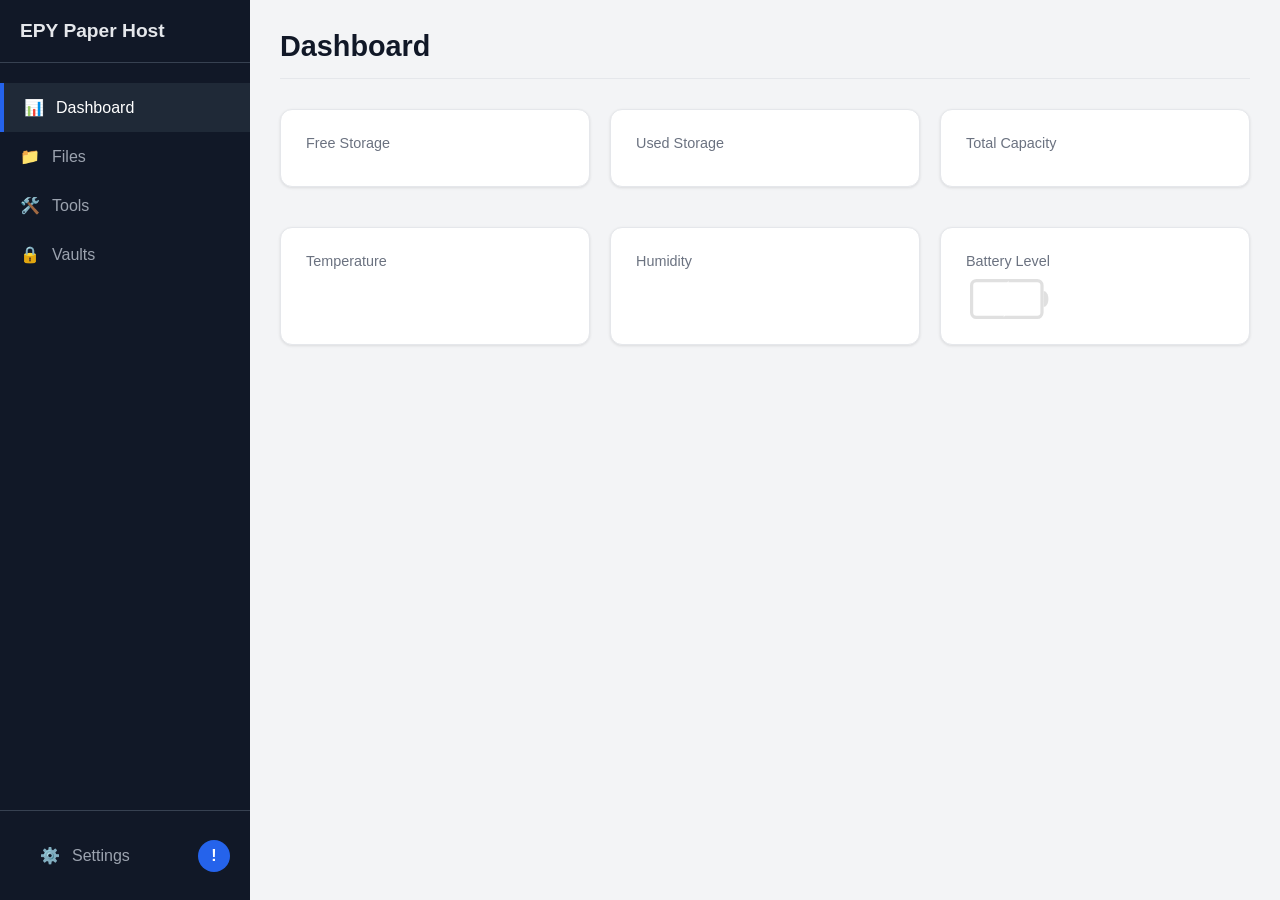
==== data/sys/index.html @ 73dcd187 "feat: initialize epy-paper-host project with ESP32 firmware, web-based management tools, and build c" ====
<!DOCTYPE html>
<html lang="en">

<head>
    <meta charset="UTF-8">
    <meta name="viewport" content="width=device-width, initial-scale=1.0">
    <title>EPY Paper Host</title>
    <link rel="stylesheet" href="css/main.css">
    <link rel="stylesheet" href="css/battery.css">
    <link rel="stylesheet" href="css/files.css">
    <link rel="stylesheet" href="css/tools.css">
    <link rel="stylesheet" href="css/vaults.css">
    <style>
        .header-actions {
            display: flex;
            gap: 10px;
        }

        .btn-hidden {
            display: none !important;
        }

        input[type="checkbox"].folder-check {
            width: 20px;
            height: 20px;
            cursor: pointer;
            margin-left: 10px;
        }
    </style>
</head>

<body>

    <aside class="sidebar">
        <div class="brand">
            <h2>EPY Paper Host</h2>
        </div>
        <nav class="nav">
            <button class="nav-btn active" data-target="dashboard">
                <span class="icon">📊</span> Dashboard
            </button>
            <button class="nav-btn" data-target="filemanager" id="btn-files">
                <span class="icon">📁</span> Files
            </button>
            <button class="nav-btn" data-target="tools">
                <span class="icon">🛠️</span> Tools
            </button>
            <button class="nav-btn" data-target="vaults">
                <span class="icon">🔒</span> Vaults
            </button>
        </nav>

        <div class="sidebar-footer">
            <button class="nav-btn" id="btn-settings">
                <span class="icon">⚙️</span> Settings
            </button>
            <div class="version-info" id="btn-version">
                <span class="icon-badge">!</span>
            </div>
        </div>
    </aside>

    <main class="content">

        <section id="dashboard" class="view active">
            <header>
                <h1>Dashboard</h1>
            </header>
            <div class="stats-grid">
                <div class="card">
                    <h3>Free Storage</h3>
                    <p class="stat-value free-storage"></p>
                </div>
                <div class="card">
                    <h3>Used Storage</h3>
                    <p class="stat-value used-storage"></p>
                </div>
                <div class="card">
                    <h3>Total Capacity</h3>
                    <p class="stat-value total-capacity"></p>
                </div>
            </div>
            <div class="stats-grid">
                <div class="card">
                    <h3>Temperature</h3>
                    <p class="stat-value temperature"></p>
                </div>
                <div class="card">
                    <h3>Humidity</h3>
                    <p class="stat-value humidity"></p>
                </div>
                <div class="card">
                    <h3>Battery Level</h3>
                    <p class="stat-value battery-level"></p>
                    <svg class="charging-icon" xmlns="http://www.w3.org/2000/svg" viewBox="0 0 100 50">
                        <rect class="battery-fill" x="5" y="5" width="0" height="40" rx="2" ry="2" />
                        <g class="battery-shell">
                            <rect x="2" y="2" width="88" height="46" rx="6" ry="6" />
                            <path d="M92,15 v20 c3,0 6,-4 6,-10 c0,-6 -3,-10 -6,-10 z" fill="var(--battery-outline)"
                                stroke="none" />
                        </g>
                        <path class="battery-bolt" d="M48 2 L36 26 L46 26 L42 48 L58 22 L48 22 Z" />
                    </svg>
                </div>
            </div>
        </section>

        <section id="filemanager" class="view">
            <header class="flex-header">
                <h1>File Explorer</h1>
                <div class="header-actions">
                    <button class="btn btn-primary btn-hidden" id="btn-new-folder">➕ New Folder</button>
                    <button class="btn btn-primary btn-hidden" id="btn-upload">⬆ Upload File</button>
                    <button class="btn btn-danger btn-hidden" id="btn-delete-folder">🗑️ Delete Folder(s)</button>
                    <button class="btn" id="btn-refresh">🔄 Refresh</button>
                </div>
            </header>

            <div id="upload-area" class="upload-area hidden">
                <div class="progress-bar">
                    <div class="progress-fill" id="progress-fill"></div>
                </div>
                <span id="upload-status">Uploading...</span>
            </div>

            <input type="file" id="file-input" hidden multiple>

            <div id="file-tree" class="file-tree">
                <div class="loading">Loading files...</div>
            </div>
        </section>

        <section id="tools" class="view">
            <header>
                <h1>Tools & Utilities</h1>
            </header>
        </section>

        <section id="vaults" class="view">
            <header>
                <h1>Secure Vaults</h1>
            </header>
            <div id="vaults-container">
            </div>
        </section>

    </main>

    <div id="version-overlay" class="overlay hidden">
        <div class="modal">
            <h3>System Info</h3>
            <p><strong>Firmware Version:</strong> <span id="fw-version" class="firmware">%FIRMWARE%</span></p>
            <div class="modal-actions" style="margin-top: 20px;">
                <button class="btn btn-danger" id="btn-overlay-reboot">Reboot</button>
                <button class="btn"
                    onclick="document.getElementById('version-overlay').classList.add('hidden')">Close</button>
            </div>
        </div>
    </div>

    <div id="settings-overlay" class="overlay hidden">
        <div class="modal" style="width: 380px;">
            <h3>Device Settings</h3>
            <div class="modal-form">
                <div class="form-group checkbox-group" style="margin-bottom: 20px;">
                    <input type="checkbox" id="setting-eco">
                    <label for="setting-eco">Enable Eco Mode (vs Constant Mode)</label>
                </div>
                <div class="form-group checkbox-group" style="margin-bottom: 20px;">
                    <input type="checkbox" id="setting-battery">
                    <label for="setting-battery" title="change requires rebooting device to take effect">Battery
                        Attached</label>
                </div>
                <div class="form-group">
                    <label for="setting-interval">Screen Rotation Interval</label>
                    <select id="setting-interval">
                        <option value="1">1 min</option>
                        <option value="2">2 mins</option>
                        <option value="3">3 mins</option>
                        <option value="5">5 mins</option>
                        <option value="10">10 mins</option>
                        <option value="30">30 mins</option>
                        <option value="60">1 hour</option>
                    </select>
                </div>
                <div class="form-group">
                    <label for="setting-screen">Default Screen</label>
                    <select id="setting-screen">
                        <option>Loading...</option>
                    </select>
                </div>
            </div>
            <div class="modal-actions">
                <button class="btn" id="btn-settings-cancel">Cancel</button>
                <button class="btn btn-primary" id="btn-settings-save">Save</button>
            </div>
        </div>
    </div>

    <div id="confirm-overlay" class="overlay hidden">
        <div class="modal">
            <h3>Confirmation</h3>
            <p id="confirm-msg">Are you sure?</p>
            <div class="modal-actions">
                <button class="btn" id="btn-modal-cancel">Cancel</button>
                <button class="btn btn-danger" id="btn-modal-confirm">Confirm</button>
            </div>
        </div>
    </div>

    <script src="js/main.js"></script>
    <script src="js/files.js"></script>
    <script src="js/tools.js"></script>
    <script src="js/vaults.js"></script>
</body>

</html>
---- data/sys/css/main.css ----
:root {
    --primary: #2563eb;
    --primary-hover: #1d4ed8;
    --danger: #dc2626;
    --bg: #f3f4f6;
    --sidebar-bg: #111827;
    --sidebar-text: #e5e7eb;
    --card-bg: #ffffff;
    --text: #1f2937;
    --border: #e5e7eb;
    --battery-outline: #e0e0e0;
    --charging-color: #00e676; 
    --bolt-color: #ffffff;
}

* { box-sizing: border-box; margin: 0; padding: 0; }

body {
    font-family: -apple-system, BlinkMacSystemFont, "Segoe UI", Roboto, Helvetica, Arial, sans-serif;
    background-color: var(--bg);
    color: var(--text);
    display: flex;
    height: 100vh;
    height: 100dvh; 
    overflow: hidden; 
}

/* Sidebar */
.sidebar {
    width: 250px;
    background-color: var(--sidebar-bg);
    color: var(--sidebar-text);
    display: flex;
    flex-direction: column;
    flex-shrink: 0;
}

.brand { padding: 20px; border-bottom: 1px solid #374151; }
.brand h2 { font-size: 1.2rem; margin: 0; }

.nav { flex-grow: 1; padding: 20px 0; }

.nav-btn {
    width: 100%;
    background: none;
    border: none;
    color: #9ca3af;
    padding: 15px 20px;
    text-align: left;
    cursor: pointer;
    display: flex;
    align-items: center;
    gap: 12px;
    font-size: 16px;
    transition: all 0.2s;
}

.nav-btn:hover, .nav-btn.active { background-color: #1f2937; color: white; border-left: 4px solid var(--primary); }
.nav-btn.danger:hover { background-color: #450a0a; color: #fca5a5; border-left: 4px solid var(--danger); }

.sidebar-footer {
    padding: 20px;
    border-top: 1px solid #374151;
    display: flex;
    justify-content: space-between;
    align-items: center;
}

.icon-badge {
    background: var(--primary);
    color: white;
    width: 32px;
    height: 32px;
    border-radius: 50%;
    display: flex;
    align-items: center;
    justify-content: center;
    font-weight: bold;
    cursor: pointer;
    transition: transform 0.2s;
}
.icon-badge:hover { transform: scale(1.1); }

/* Main Content */
.content {
    flex-grow: 1;
    overflow-y: auto; 
    padding: 30px;
}

.view { display: none; animation: fadein 0.3s; }
.view.active { display: block; }

@keyframes fadein { from { opacity: 0; } to { opacity: 1; } }

header { margin-bottom: 30px; border-bottom: 1px solid var(--border); padding-bottom: 15px; }
header h1 { font-size: 1.8rem; color: #111827; }

.flex-header { display: flex; justify-content: space-between; align-items: center; }
.header-actions { display: flex; gap: 10px; }

/* Dashboard Cards */
.stats-grid {
    display: grid;
    grid-template-columns: repeat(auto-fit, minmax(250px, 1fr));
    gap: 20px;
    margin-bottom: 40px;
}

.card {
    background: var(--card-bg);
    padding: 25px;
    border-radius: 12px;
    box-shadow: 0 1px 3px rgba(0,0,0,0.1);
    border: 1px solid var(--border);
}

.card h3 { font-size: 0.9rem; color: #6b7280; margin-bottom: 10px; font-weight: 500; }
.stat-value { font-size: 2rem; font-weight: 700; color: var(--primary); }
.stat-value.battery-level { display: inline-flex; align-items: center; gap: 8px; vertical-align: middle; }

/* General Buttons */
.btn {
    padding: 8px 14px;
    border-radius: 6px;
    border: 1px solid var(--border);
    cursor: pointer;
    font-size: 0.9rem;
    background: white;
    color: var(--text);
    transition: background 0.1s;
}
.btn:hover { background: #f9fafb; border-color: #d1d5db; }
.btn-hidden { display: none !important; }

.btn-primary { background: var(--primary); color: white; border: none; }
.btn-primary:hover { background: var(--primary-hover); }

.btn-danger { background: #fee2e2; color: #dc2626; border-color: #fecaca; }
.btn-danger:hover { background: #fecaca; }

/* Modal & Overlay */
.overlay {
    position: fixed; top: 0; left: 0; width: 100%; height: 100%;
    background: rgba(0,0,0,0.5);
    display: flex; align-items: center; justify-content: center;
    z-index: 1000;
    backdrop-filter: blur(2px);
}
.modal { background: white; padding: 30px; border-radius: 12px; width: 90%; max-width: 350px; box-shadow: 0 10px 15px -3px rgba(0, 0, 0, 0.1); }
.modal h3 { margin-bottom: 15px; font-size: 1.25rem; }
.modal p { margin-bottom: 20px; color: #4b5563; }
.modal-actions { display: flex; gap: 10px; justify-content: flex-end; }
.modal-actions .btn { flex: 1; }
.hidden { display: none !important; }

/* Global Form Group Styles (For Settings/Modals) */
.modal-form .form-group { margin-bottom: 15px; }
.modal-form label { display: block; margin-bottom: 5px; font-weight: 500; font-size: 0.9rem; color: #374151; }
.modal-form select { 
    width: 100%; 
    padding: 8px 12px; 
    border: 1px solid #d1d5db; 
    border-radius: 6px; 
    font-size: 0.95rem; 
    box-sizing: border-box; 
    background-color: #fff;
}
.modal-form select:focus { outline: none; border-color: var(--primary); box-shadow: 0 0 0 2px rgba(37, 99, 235, 0.2); }
.modal-form .checkbox-group { display: flex; align-items: center; gap: 8px; }
.modal-form .checkbox-group input { width: 18px; height: 18px; margin: 0; cursor: pointer; }
.modal-form .checkbox-group label { margin: 0; cursor: pointer; }

/* Mobile */
@media (max-width: 768px) {
    body { 
        flex-direction: column; 
    }

    .sidebar { 
        width: 100%; 
        height: auto; 
        flex-direction: row; 
        align-items: center; 
        overflow-x: auto; 
        padding: 10px;
        flex-shrink: 0;
        border-bottom: 1px solid #374151; 
    }

    .brand { border: none; padding: 10px; }
    .nav { display: flex; padding: 0; }
    .nav-btn { 
        width: auto; 
        white-space: nowrap; 
        border: none; 
        padding: 8px 12px; 
        font-size: 14px; 
    }

    .sidebar-footer { padding: 5px; border: none; gap: 5px; }
    .sidebar-footer .nav-btn span:last-child { display: none; } 

    .content { 
        padding: 15px;
        padding-bottom: 80px; 
    }
}
---- data/sys/css/battery.css ----
/* --- The SVG container sizing --- */
.charging-icon {
    width: 80px; /* Change size here */
    height: auto;
    display: inline-block; /* allow inline placement next to .battery-level */
    vertical-align: middle;
}

.charging-icon.not-charging{
    display: none;
}

/* --- 1. The Battery Outline & Terminal Style --- */
.battery-shell {
    fill: none;
    stroke: var(--battery-outline);
    stroke-width: 4;
    stroke-linecap: round;
    stroke-linejoin: round;
}

/* --- 2. The Filling Animation --- */
.battery-fill {
    fill: var(--charging-color);
    /* Start with width 0 */
    width: 0; 
    /* The animation definition */
    animation: chargeFill 3s infinite linear;
    /* Ensure it fills from the left */
    transform-origin: left;
}

@keyframes chargeFill {
    0% {
        width: 0%;
        opacity: 1;
    }
    80% {
        /* Pause briefly at full */
        width: 82px; /* Matches the max width of the inner area in SVG */
        opacity: 1;
    }
    95% {
        width: 82px;
        opacity: 0; /* Fade out just before restarting */
    }
    100% {
        width: 0%;
        opacity: 0;
    }
}

/* --- 3. The Lightning Bolt Animation --- */
.battery-bolt {
    fill: var(--bolt-color);
    /*Center the transform origin for scaling */
    transform-origin: 45% 50%; 
    animation: boltPulse 1.5s infinite ease-in-out;
}

@keyframes boltPulse {
    0%, 100% {
        transform: scale(0.8);
        opacity: 0.3;
    }
    50% {
        transform: scale(1.1);
        opacity: 1;
        /* Optional: Add a subtle glow effect */
        filter: drop-shadow(0 0 3px var(--charging-color));
    }
}
---- data/sys/css/files.css ----
/* Tree View Styles */
.file-tree {
    background: var(--card-bg, #ffffff);
    border-radius: 12px;
    box-shadow: 0 1px 3px rgba(0,0,0,0.1);
    padding: 10px;
    border: 1px solid var(--border, #e5e7eb);
    margin-top: 15px;
}

.tree-node {
    margin-bottom: 2px;
}

.tree-header {
    display: flex;
    align-items: center;
    padding: 6px 8px;
    cursor: pointer;
    border-radius: 4px;
    transition: background 0.1s;
}
.tree-header:hover { background-color: #f3f4f6; }

.tree-children {
    border-left: 1px solid #e5e7eb;
    margin-left: 18px; /* Indent guide line */
}

/* Toggle arrow (▶ / ▼) */
.toggle-icon {
    display: inline-block;
    width: 20px;
    text-align: center;
    font-size: 0.75rem;
    color: #9ca3af;
    margin-right: 4px;
    transition: transform 0.2s;
}
.toggle-icon.open { transform: rotate(0deg); color: var(--primary, #2563eb); }

/* Filenames */
.node-label { 
    flex-grow: 1; 
    white-space: nowrap; 
    overflow: hidden; 
    text-overflow: ellipsis; 
    font-size: 0.95rem; 
    padding-right: 10px;
}

/* Controls Area (Right side) */
.node-controls {
    display: flex;
    align-items: center;
    gap: 8px;
}

.file-size { 
    font-size: 0.8rem; 
    color: #6b7280; 
    margin-right: 5px; 
    min-width: 60px; 
    text-align: right; 
}

.folder-check { 
    width: 18px; 
    height: 18px; 
    cursor: pointer; 
}

/* Action Buttons (Mini) */
.btn-icon {
    background: none;
    border: 1px solid var(--border, #e5e7eb);
    border-radius: 4px;
    cursor: pointer;
    padding: 4px 6px;
    font-size: 0.8rem;
    color: #4b5563;
    display: inline-flex;
    align-items: center;
    justify-content: center;
    min-width: 28px;
}

.btn-icon:hover { 
    background: #f3f4f6; 
    color: var(--primary, #2563eb); 
}

.btn-icon.danger:hover { 
    background: #fee2e2; 
    color: #dc2626; 
    border-color: #fca5a5; 
}

.copy-btn {
    font-size: 0.85rem;
}

/* --- Upload Overlay Specifics --- */
.upload-tabs {
    display: flex;
    border-bottom: 1px solid #e5e7eb;
    margin-bottom: 20px;
    gap: 10px;
}

.tab-btn {
    background: none;
    border: none;
    padding: 10px 15px;
    cursor: pointer;
    font-weight: 500;
    color: #6b7280;
    border-bottom: 2px solid transparent;
}

.tab-btn:hover { color: #374151; }

.tab-btn.active {
    color: var(--primary, #2563eb);
    border-bottom-color: var(--primary, #2563eb);
}

.tab-content {
    animation: fadein 0.2s;
}

#paste-content {
    width: 100%;
    min-height: 150px;
    border: 1px solid #d1d5db;
    border-radius: 6px;
    padding: 10px;
    font-family: monospace;
    font-size: 0.9rem;
    resize: vertical;
}

#paste-filename {
    width: 100%;
    padding: 8px 12px;
    border: 1px solid #d1d5db;
    border-radius: 6px;
}

.upload-msg {
    margin: 15px 0;
    font-size: 0.9rem;
    color: #6b7280;
    min-height: 1.2em;
}

.upload-msg.error {
    color: #dc2626;
}

.file-drop-area {
    border: 2px dashed #d1d5db;
    padding: 30px;
    min-height: 200px; /* Taller drop off */
    display: flex;
    flex-direction: column;
    align-items: center;
    justify-content: center;
    border-radius: 8px;
    margin-bottom: 10px;
    background: #f9fafb;
    transition: all 0.2s;
    position: relative;
}

.file-drop-area.highlight {
    border-color: var(--primary, #2563eb);
    background: #eff6ff;
    transform: scale(1.02);
}

/* Specific Style for Download Button in Overlay */
.btn-download {
    flex-grow: 1; 
    display: flex; 
    justify-content: center; 
    gap: 8px; 
    align-items: center;
    background-color: #f3f4f6;
    border-color: #d1d5db;
}
.btn-download:hover {
    background-color: #e5e7eb;
}

/* Loading/Error States */
.loading {
    padding: 20px;
    color: #6b7280;
    text-align: center;
    font-style: italic;
}

.drop-msg {
    text-align: center;
    color: #6b7280;
    margin-bottom: 15px;
    pointer-events: none; /* Let clicks pass through to input */
}

/* Style the file input to look like a button or cover area */
#overlay-file-input {
    padding: 10px;
    background: white;
    border: 1px solid #e5e7eb;
    border-radius: 6px;
    cursor: pointer;
}

.file-list-preview {
    margin-top: 15px;
    font-size: 0.9rem;
    color: #374151;
}

/* Progress List Container (Scrollable if many files) */
.upload-progress-container {
    max-height: 150px;
    overflow-y: auto;
    margin-top: 10px;
    margin-bottom: 15px;
    border-top: 1px solid #e5e7eb;
    padding-top: 10px;
}

/* Individual Progress Item */
.upload-progress-item {
    margin-bottom: 8px;
    font-size: 0.85rem;
}

.progress-label {
    display: flex;
    justify-content: space-between;
    margin-bottom: 3px;
    color: #4b5563;
}

.progress-label .fname {
    white-space: nowrap;
    overflow: hidden;
    text-overflow: ellipsis;
    max-width: 80%;
}

.progress-bar-sm {
    height: 6px;
    background: #e2e8f0;
    border-radius: 3px;
    overflow: hidden;
}

.progress-fill-sm {
    height: 100%;
    background: var(--primary, #2563eb);
    width: 0%;
    transition: width 0.1s linear;
}
---- data/sys/css/tools.css ----
/* Tools Grid Layout */
.tools-grid {
    display: grid;
    grid-template-columns: repeat(auto-fit, minmax(240px, 1fr));
    gap: 20px;
    padding: 10px 0;
}

/* Stats Container (Flex wrapper for stats & toggle) */
.tool-stats-container {
    display: flex;
    justify-content: space-between;
    align-items: center;
    margin-top: -15px;
    margin-bottom: 20px;
    flex-wrap: wrap; /* Helps on smaller screens */
    gap: 15px;
}

/* Stats Typography */
.tool-stats {
    font-size: 0.85rem;
    color: #6b7280;
    display: flex;
    gap: 15px;
}

.stat-item strong {
    color: #374151;
    font-weight: 600;
}

/* Toggle Switch Styling */
.tool-filter {
    display: flex;
    align-items: center;
}

.toggle-label {
    display: flex;
    align-items: center;
    gap: 8px;
    cursor: pointer;
    font-size: 0.9rem;
    color: #4b5563;
    user-select: none;
}
.toggle-label input[type="checkbox"] {
    cursor: pointer;
    width: 16px;
    height: 16px;
}

/* Tool Card Styling */
.tool-card {
    display: flex;
    align-items: center;
    gap: 15px;
    background: var(--card-bg, #ffffff);
    padding: 20px;
    border-radius: 12px;
    text-decoration: none;
    color: var(--text, #1f2937);
    border: 1px solid var(--border, #e5e7eb);
    transition: transform 0.2s, box-shadow 0.2s, border-color 0.2s;
    box-shadow: 0 1px 3px rgba(0,0,0,0.05);
    position: relative; 
    overflow: visible; 
}

.tool-card:hover {
    transform: translateY(-3px);
    box-shadow: 0 4px 6px rgba(0,0,0,0.1);
    border-color: var(--primary, #2563eb);
}

/* EPY App Specific Styling */
.tool-card.epy {
    background-color: #dcfce7;
    border-color: #86efac;
}

.tool-card.epy:hover {
    border-color: #16a34a; 
}

/* EPY Badge (Top Left) */
.epy-badge {
    position: absolute;
    top: -1px; 
    left: -1px;
    background: #16a34a;
    color: white;
    font-size: 0.65rem;
    font-weight: bold;
    padding: 2px 8px;
    border-bottom-right-radius: 8px;
    border-top-left-radius: 12px; 
    z-index: 5;
    box-shadow: 1px 1px 2px rgba(0,0,0,0.1);
}

/* Icon & Text */
.tool-icon {
    font-size: 28px;
    display: flex;
    align-items: center;
    justify-content: center;
    width: 40px;
    height: 40px;
    background: rgba(255,255,255,0.6);
    border-radius: 8px;
    flex-shrink: 0;
}

.tool-info {
    display: flex;
    flex-direction: column;
}

.tool-info strong {
    font-size: 1rem;
    margin-bottom: 2px;
}

.tool-info small {
    color: #6b7280;
    font-size: 0.85rem;
    line-height: 1.2;
}

/* Edit Mode Styles */
.tool-card.editable {
    cursor: pointer;
    border-style: dashed;
    border-color: #94a3b8;
}

/* Delete Button (Top Right) */
.delete-btn {
    position: absolute;
    top: -10px;
    right: -10px;
    width: 26px;
    height: 26px;
    background: #ef4444;
    color: white;
    border-radius: 50%;
    display: flex;
    align-items: center;
    justify-content: center;
    font-weight: bold;
    font-size: 14px;
    cursor: pointer;
    box-shadow: 0 2px 4px rgba(0,0,0,0.2);
    z-index: 10;
    transition: transform 0.2s;
    border: 2px solid white; 
}

.delete-btn:hover {
    transform: scale(1.1);
    background: #dc2626;
}

/* Placeholder */
.tool-card.placeholder {
    justify-content: center;
    border: 2px dashed #cbd5e1;
    color: #94a3b8;
    cursor: pointer;
    background: transparent;
    min-height: 90px;
}

.tool-card.placeholder:hover {
    border-color: var(--primary, #2563eb);
    color: var(--primary, #2563eb);
    background: #eff6ff;
}

.plus-icon { font-size: 32px; font-weight: bold; }

/* Modal specific inputs */
.modal-form .form-group { margin-bottom: 15px; }
.modal-form label { display: block; margin-bottom: 5px; font-weight: 500; font-size: 0.9rem; color: #374151; }
.modal-form input[type="text"], .modal-form select { width: 100%; padding: 8px 12px; border: 1px solid #d1d5db; border-radius: 6px; box-sizing: border-box; }
.validation-error { color: #dc2626; font-size: 0.8rem; margin-top: 4px; display: block; }
.checkbox-group { display: flex; align-items: center; gap: 8px; }
.checkbox-group input { width: auto; }
.modal-actions { display: flex; justify-content: flex-end; gap: 10px; margin-top: 20px; padding-top: 15px; border-top: 1px solid #e5e7eb; }

/* Mobile Adjusments */
@media (max-width: 600px) {
    .tool-stats-container {
        flex-direction: column;
        align-items: flex-start;
        gap: 10px;
    }
}
---- data/sys/css/vaults.css ----
/* Vaults Container */
#vaults-container {
    margin-top: 20px;
}

/* Accordion Styles */
.accordion-item {
    background: var(--card-bg, #fff);
    border: 1px solid var(--border, #e5e7eb);
    border-radius: 8px;
    margin-bottom: 10px;
    overflow: hidden;
    box-shadow: 0 1px 2px rgba(0,0,0,0.05);
}

.accordion-header {
    padding: 15px;
    background: #f9fafb;
    cursor: pointer;
    display: flex;
    justify-content: space-between;
    align-items: center;
    font-weight: 500;
    user-select: none;
    transition: background 0.2s;
}

.accordion-header:hover {
    background: #f3f4f6;
}

.accordion-item.active .accordion-header {
    background: #eff6ff;
    color: var(--primary, #2563eb);
    border-bottom: 1px solid var(--border, #e5e7eb);
}

.accordion-body {
    display: none;
    padding: 20px;
    background: #fff;
}

.accordion-item.active .accordion-body {
    display: block;
}

/* Vault Entry Styling */
.vault-entry {
    border: 1px solid #e5e7eb;
    padding: 15px;
    border-radius: 8px;
    margin-bottom: 15px;
    background: #fafafa;
}

.entry-row {
    display: flex;
    gap: 10px;
    align-items: flex-end;
}

.entry-col {
    display: flex;
    flex-direction: column;
    flex: 1;
}

.entry-col label {
    font-size: 0.75rem;
    color: #6b7280;
    margin-bottom: 4px;
    font-weight: 600;
}

.entry-name, .entry-desc {
    width: 100%;
    padding: 8px;
    border: 1px solid #d1d5db;
    border-radius: 4px;
    font-size: 0.9rem;
}

.entry-name:focus, .entry-desc:focus, .vault-name-input:focus, .vault-desc-input:focus {
    outline: none;
    border-color: var(--primary, #2563eb);
}

.entry-val {
    width: 100%;
    min-height: 80px;
    border: 1px solid #d1d5db;
    border-radius: 6px;
    padding: 10px;
    font-family: ui-monospace, SFMono-Regular, Menlo, Monaco, Consolas, monospace;
    font-size: 0.9rem;
    resize: vertical;
    line-height: 1.4;
    color: #1f2937;
    background: #fff;
}

.entry-val:focus {
    outline: none;
    border-color: var(--primary, #2563eb);
    box-shadow: 0 0 0 3px rgba(37, 99, 235, 0.1);
}

.remove-entry-btn {
    height: 36px;
    width: 36px;
    margin-bottom: 1px; /* Align with inputs */
    display: flex;
    align-items: center;
    justify-content: center;
    border: 1px solid #fecaca;
    background: #fee2e2;
    border-radius: 4px;
    cursor: pointer;
    transition: background 0.2s;
}
.remove-entry-btn:hover {
    background: #fecaca;
}

/* Vault Meta Inputs */
.vault-meta .form-group {
    margin-bottom: 15px;
}
.vault-meta label {
    display: block;
    margin-bottom: 6px;
    font-weight: 500;
    font-size: 0.9rem;
    color: #374151;
}
.vault-name-input, .vault-desc-input {
    width: 100%;
    padding: 10px 12px;
    border: 1px solid #d1d5db;
    border-radius: 6px;
    font-size: 1rem;
    box-sizing: border-box;
}

/* Action Buttons */
.vault-actions {
    display: flex;
    gap: 10px;
    margin-top: 20px;
    padding-top: 15px;
    border-top: 1px solid #eee;
    align-items: center;
    flex-wrap: wrap;
}

.action-spacer {
    flex-grow: 1;
}

/* Modal Form Styles */
.modal-form {
    margin-top: 15px;
}

.modal-form .form-group {
    margin-bottom: 15px;
}

.modal-form label {
    display: block;
    margin-bottom: 6px;
    font-weight: 500;
    font-size: 0.9rem;
    color: #374151;
}

.modal-form input[type="text"],
.modal-form input[type="password"] {
    width: 100%;
    padding: 10px 12px;
    border: 1px solid #d1d5db;
    border-radius: 6px;
    font-size: 1rem;
    box-sizing: border-box;
    transition: border-color 0.15s, box-shadow 0.15s;
}

.modal-form input:focus {
    outline: none;
    border-color: var(--primary, #2563eb);
    box-shadow: 0 0 0 3px rgba(37, 99, 235, 0.1);
}

.hint-text {
    font-size: 0.85rem;
    color: #6b7280;
    margin-top: 10px;
    margin-bottom: 20px;
    padding: 8px 12px;
    background: #f3f4f6;
    border-radius: 6px;
    border-left: 3px solid #9ca3af;
}

.loading {
    padding: 20px;
    text-align: center;
    color: #6b7280;
    font-style: italic;
}

/* Mobile Tweak for Entry Rows */
@media (max-width: 600px) {
    .entry-row {
        flex-direction: column;
        align-items: flex-start;
        gap: 5px;
    }
    .entry-col {
        width: 100%;
    }
    .remove-entry-btn {
        width: 100%;
        margin-top: 5px;
    }
}
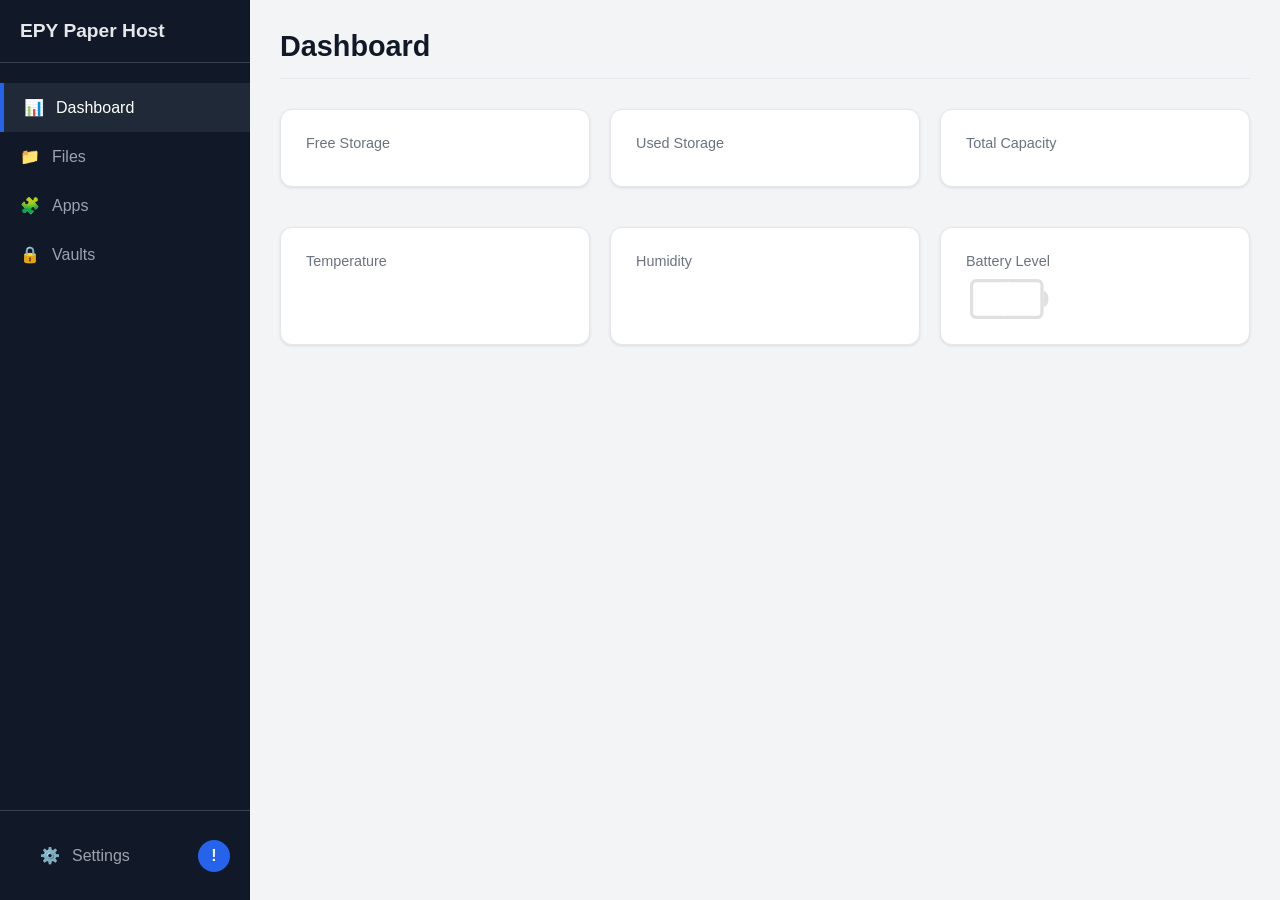
==== commit 4c7e3134: "feat: add "isEditor" checkbox for smart editor selection in File Manager" ====
--- a/data/sys/index.html
+++ b/data/sys/index.html
@@ -43,7 +43,7 @@
                 <span class="icon">📁</span> Files
             </button>
             <button class="nav-btn" data-target="tools">
-                <span class="icon">🛠️</span> Tools
+                <span class="icon">🧩</span> Apps
             </button>
             <button class="nav-btn" data-target="vaults">
                 <span class="icon">🔒</span> Vaults
